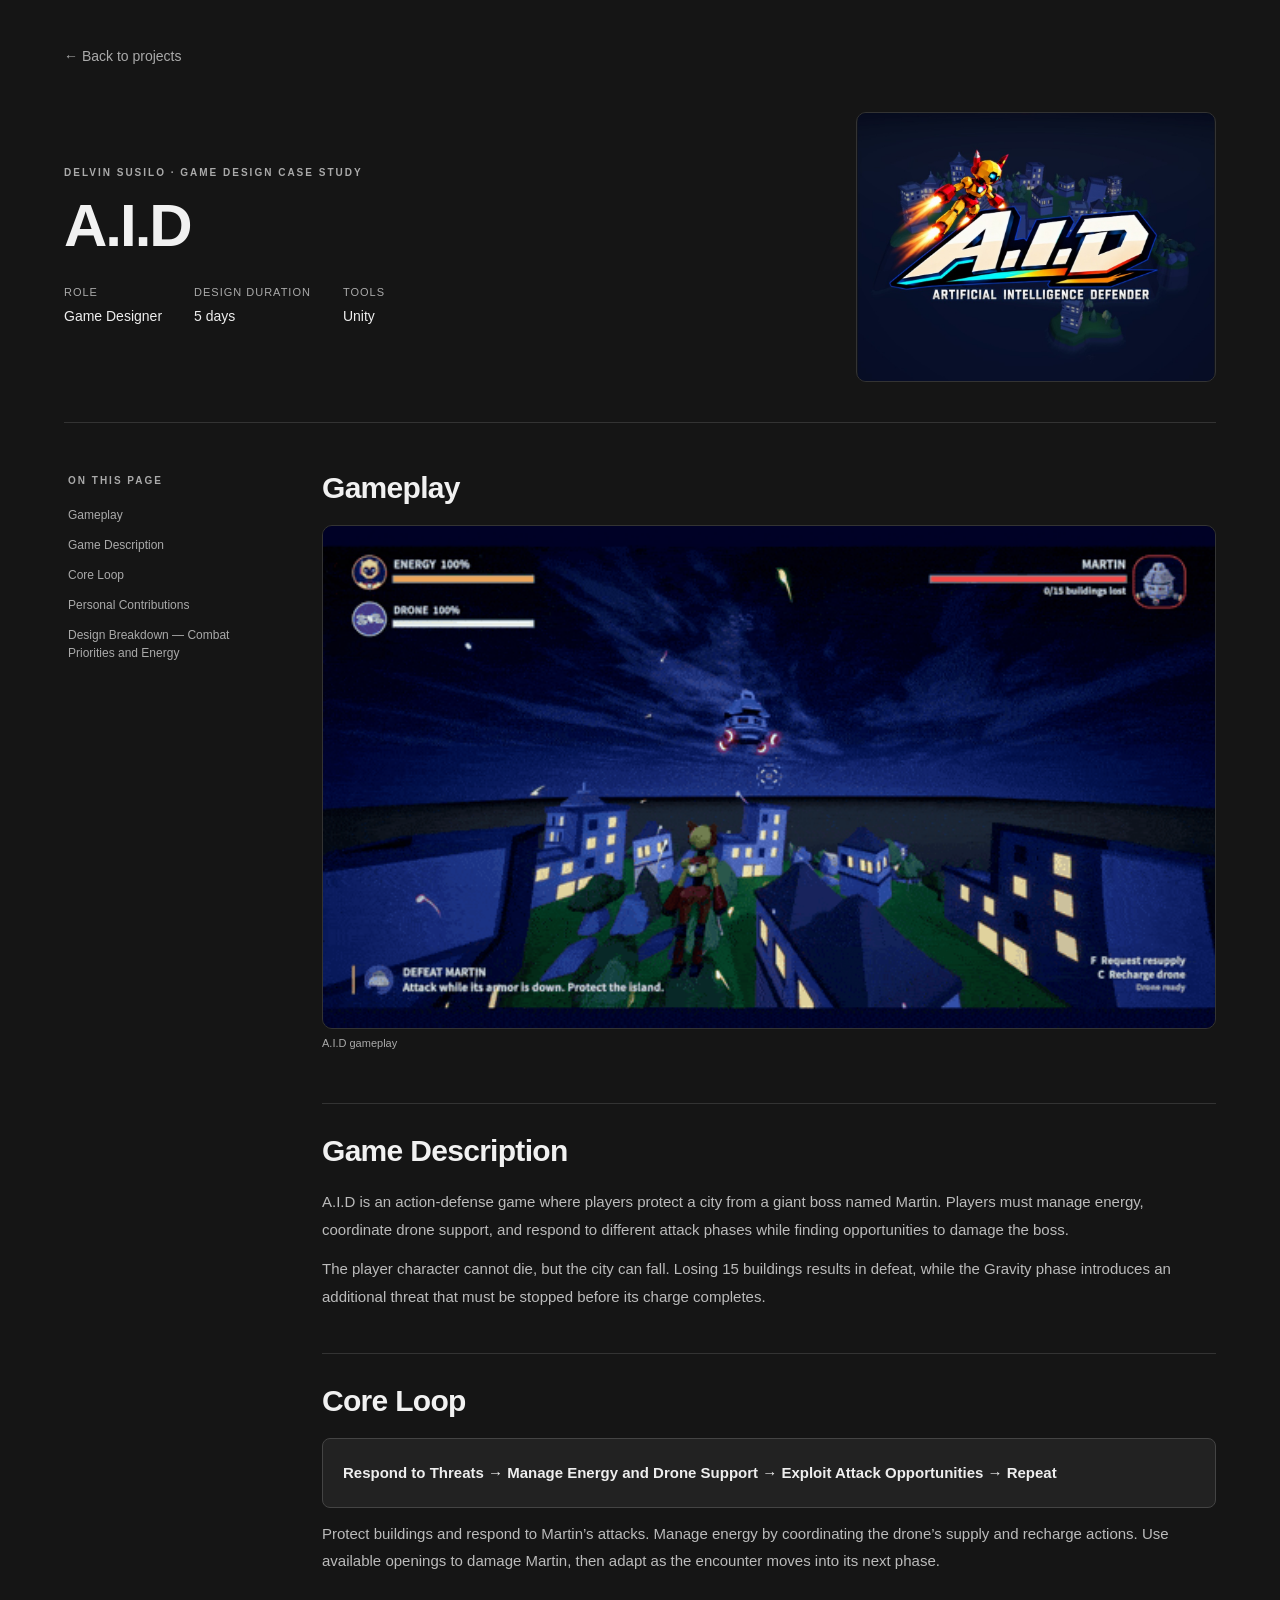
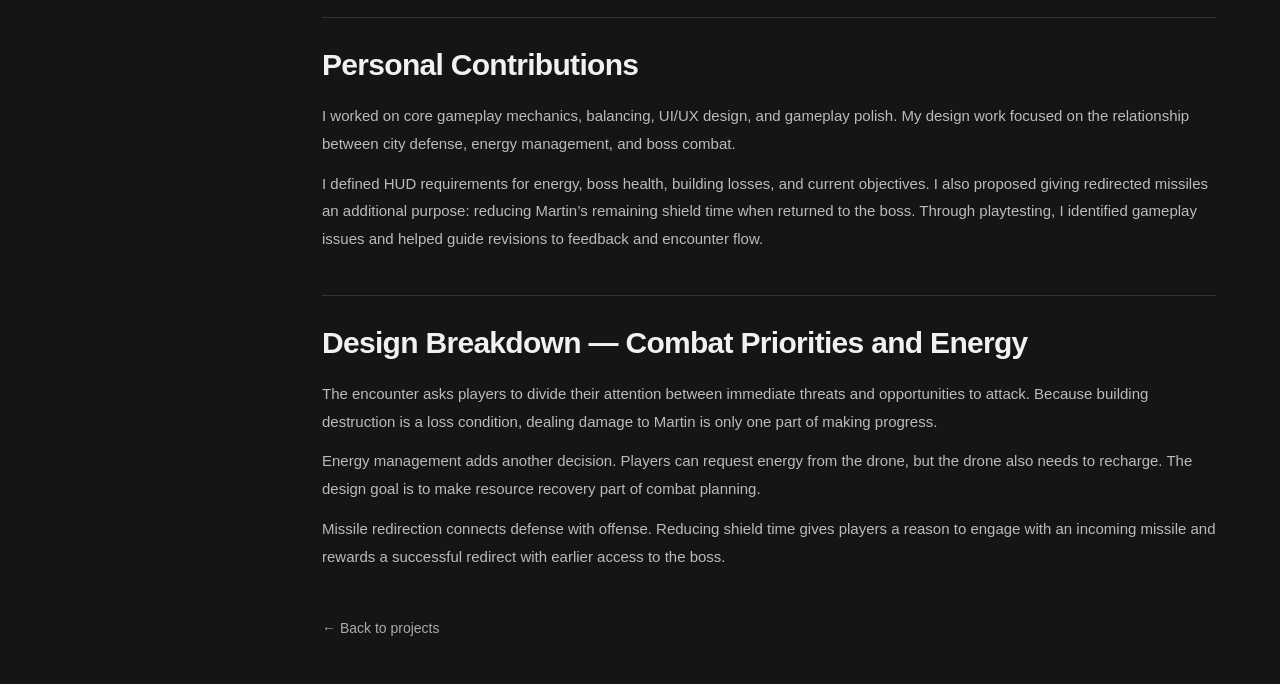
==== projects/aid.html @ ac717cd5 "Add files via upload" ====
<!doctype html>
<html lang="en">
<head>
  <meta charset="utf-8">
  <meta name="viewport" content="width=device-width, initial-scale=1">
  <meta name="description" content="A.I.D — game design case study by Delvin Susilo.">
  <title>A.I.D | Delvin Susilo</title>
  <link rel="stylesheet" href="../style.css">
</head>
<body class="project-page">
  <a class="skip-link" href="#case-content">Skip to case study</a>
  <main class="project-detail case-study" aria-labelledby="game-title">
    <a class="back-link" href="../index.html#projects">← Back to projects</a>
    <header class="detail-header">
      <div class="detail-intro">
        <p class="eyebrow">Delvin Susilo · Game Design Case Study</p>
      <h1 id="game-title">A.I.D</h1>
      <dl class="detail-meta"><div><dt>Role</dt><dd>Game Designer</dd></div><div><dt>Design Duration</dt><dd>5 days</dd></div><div><dt>Tools</dt><dd>Unity</dd></div></dl>
      </div>
      <figure class="case-preview project-cover">
        <img src="../assets/AID%20PNG.jpeg" alt="A.I.D — Artificial Intelligence Defender cover art" width="1050" height="789">
      </figure>
    </header>
    <div class="case-layout">
      <nav class="case-nav" aria-label="Case study sections">
        <p class="eyebrow">On this page</p>
        <a href="#gameplay">Gameplay</a>
        <a href="#game-description">Game Description</a>
        <a href="#core-loop">Core Loop</a>
        <a href="#personal-contributions">Personal Contributions</a>
        <a href="#design-breakdown">Design Breakdown — Combat Priorities and Energy</a>
      </nav>
      <div class="case-content" id="case-content" tabindex="-1">
        <section class="case-section" id="gameplay">
          <h2>Gameplay</h2>
          <figure class="case-preview">
            <img src="../assets/aid.gif" alt="A.I.D gameplay" loading="lazy">
            <figcaption>A.I.D gameplay</figcaption>
          </figure>
        </section>
        <section class="case-section" id="game-description">
          <h2>Game Description</h2>
          <p>A.I.D is an action-defense game where players protect a city from a giant boss named Martin. Players must manage energy, coordinate drone support, and respond to different attack phases while finding opportunities to damage the boss.</p>
          <p>The player character cannot die, but the city can fall. Losing 15 buildings results in defeat, while the Gravity phase introduces an additional threat that must be stopped before its charge completes.</p>
        </section>
        <section class="case-section" id="core-loop">
          <h2>Core Loop</h2>
          <p class="gameplay-loop"><strong>Respond to Threats → Manage Energy and Drone Support → Exploit Attack Opportunities → Repeat</strong></p>
          <p>Protect buildings and respond to Martin’s attacks. Manage energy by coordinating the drone’s supply and recharge actions. Use available openings to damage Martin, then adapt as the encounter moves into its next phase.</p>
        </section>
        <section class="case-section" id="personal-contributions">
          <h2>Personal Contributions</h2>
          <p>I worked on core gameplay mechanics, balancing, UI/UX design, and gameplay polish. My design work focused on the relationship between city defense, energy management, and boss combat.</p>
          <p>I defined HUD requirements for energy, boss health, building losses, and current objectives. I also proposed giving redirected missiles an additional purpose: reducing Martin’s remaining shield time when returned to the boss. Through playtesting, I identified gameplay issues and helped guide revisions to feedback and encounter flow.</p>
        </section>
        <section class="case-section" id="design-breakdown">
          <h2>Design Breakdown — Combat Priorities and Energy</h2>
          <p>The encounter asks players to divide their attention between immediate threats and opportunities to attack. Because building destruction is a loss condition, dealing damage to Martin is only one part of making progress.</p>
          <p>Energy management adds another decision. Players can request energy from the drone, but the drone also needs to recharge. The design goal is to make resource recovery part of combat planning.</p>
          <p>Missile redirection connects defense with offense. Reducing shield time gives players a reason to engage with an incoming missile and rewards a successful redirect with earlier access to the boss.</p>
        </section>
        <a class="back-link" href="../index.html#projects">← Back to projects</a>
      </div>
    </div>
  </main>
</body>
</html>
---- style.css ----
﻿:root {
  color-scheme: dark;
  font-family: "Segoe UI", Arial, sans-serif;
  color: #f1f1f1;
  background: #151515;
  --muted: #aaa;
  --accent: #f5f5f5;
  --line: #333;
}
* { box-sizing: border-box; }
body { margin: 0; display: grid; grid-template-columns: minmax(300px, 32%) minmax(0, 1fr); height: 100vh; height: 100dvh; overflow: hidden; }
a { color: inherit; text-decoration: none; }
a:hover { color: var(--accent); }
a:focus-visible, main:focus-visible { outline: 2px solid var(--accent); outline-offset: -2px; }
img[hidden] { display: none; }
.accent { color: var(--accent); }
.eyebrow { margin: 0; font-size: 10px; font-weight: 600; letter-spacing: 2px; text-transform: uppercase; color: var(--muted); }
.skip-link { position: fixed; top: -100px; left: 16px; z-index: 10; padding: 12px; background: var(--accent); color: #151515; }
.skip-link:focus { top: 16px; }

/* Independent desktop panels. The profile can also scroll on short screens. */
.profile { display: flex; flex-direction: column; padding: 32px clamp(24px, 3.5vw, 64px) 24px; border-right: 1px solid var(--line); background: #1c1c1c; overflow-y: auto; }
.profile-top { display: flex; justify-content: space-between; align-items: center; gap: 18px; }
.profile-top .eyebrow { font-size: 9px; letter-spacing: 1.3px; text-align: right; }
.profile-content { margin: auto 0; padding: 38px 0; }
.portrait { width: 128px; height: 148px; position: relative; border-radius: 64px 64px 18px 18px; background: #333; display: grid; place-items: center; margin-bottom: 30px; }
.portrait img { position: absolute; inset: 0; width: 100%; height: 100%; object-fit: cover; border-radius: inherit; }
.introduction { margin-bottom: 10px; }
h1 { font-size: clamp(44px, 4.8vw, 72px); line-height: 1.02; letter-spacing: -3px; font-weight: 650; margin: 0 0 17px; }
.surname { display: block; }
.role { color: var(--accent); font-size: 16px; font-weight: 500; margin: 0 0 12px; }
.bio { max-width: 360px; font-size: 14px; line-height: 1.8; color: var(--muted); margin: 0; }
.contact-block { border-top: 1px solid var(--line); margin-top: 20px; padding-top: 18px; }
.email { display: flex; justify-content: space-between; gap: 8px; font-size: 13px; margin: 13px 0 20px; overflow-wrap: anywhere; }
.social-links { display: flex; flex-wrap: wrap; gap: 10px; }
.social-links a { display: inline-flex; align-items: center; justify-content: center; width: 44px; height: 44px; border: 1px solid #444; border-radius: 5px; }
.social-links a:hover { background: #303030; border-color: var(--accent); }
.social-links svg { display: block; width: 22px; height: 22px; }
.profile-bottom { margin: 0; font-size: 11px; color: var(--muted); }

main { min-width: 0; overflow-y: auto; padding: 28px clamp(20px, 3vw, 48px) 20px; scrollbar-color: #555 #151515; scroll-behavior: smooth; }
.projects-header { display: flex; justify-content: space-between; align-items: flex-end; gap: 16px; max-width: 960px; margin: 0 auto 20px; }
.projects-header h2 { font-size: clamp(28px, 2.8vw, 38px); line-height: 1.15; font-weight: 550; letter-spacing: -1.8px; margin: 12px 0 0; }
.project-count { color: var(--muted); font-size: 11px; letter-spacing: 1px; white-space: nowrap; padding-bottom: 6px; }
.projects-intro { max-width: 960px; margin: 10px auto 20px; font-size: 14px; color: var(--muted); line-height: 1.6; }
.project-list { display: grid; grid-template-columns: repeat(2, minmax(0, 1fr)); gap: 16px; max-width: 960px; margin: auto; }
.project { min-width: 0; display: flex; flex-direction: column; border: 1px solid var(--line); border-radius: 12px; overflow: hidden; background: #1e1e1e; }
.preview { position: relative; aspect-ratio: var(--preview-ratio, 500 / 281); flex-shrink: 0; overflow: hidden; background: var(--preview-bg); color: var(--preview-ink); }
.project-aid { --preview-ratio: 1280 / 720; --preview-bg: #292929; --preview-ink: #eee; }
.project-carccident { --preview-bg: #303030; --preview-ink: #eee; }
.project-butt { --preview-bg: #363636; --preview-ink: #eee; }
.project-room { --preview-bg: #262626; --preview-ink: #eee; }
.preview-placeholder { height: 100%; display: flex; flex-direction: column; align-items: center; justify-content: center; gap: 8px; padding: 16px; text-align: center; background-image: linear-gradient(#ffffff05 1px, transparent 1px), linear-gradient(90deg, #ffffff05 1px, transparent 1px); background-size: 36px 36px; }
.preview-kicker { font-size: 8px; text-transform: uppercase; letter-spacing: 2px; }
.preview-name { font-size: clamp(23px, 2.6vw, 38px); font-weight: 750; letter-spacing: -1px; line-height: 1; }
.preview-note { font-size: 10px; opacity: .75; }
.preview img { position: absolute; inset: 0; width: 100%; height: 100%; object-fit: contain; background: #111; }
.project-number { position: absolute; top: 10px; left: 10px; padding: 5px 8px; border: 1px solid #ffffff30; border-radius: 4px; font-size: 10px; color: #eee; background: #1115; }
.project-copy { padding: 14px 16px; display: flex; flex-direction: column; flex: 1; }
.project-title { display: flex; align-items: center; justify-content: space-between; flex-wrap: wrap; gap: 10px; }
h3 { font-size: 19px; letter-spacing: -.6px; font-weight: 600; margin: 0; }
.genre { font-size: 10px; color: #bbb; border: 1px solid #404040; padding: 3px 7px; border-radius: 30px; }
.project-copy p { font-size: 12px; line-height: 1.5; color: var(--muted); margin: 9px 0 12px; }
.project-footer { margin-top: auto; border-top: 1px solid var(--line); padding-top: 10px; display: flex; justify-content: space-between; align-items: center; flex-wrap: wrap; gap: 12px; font-size: 11px; color: var(--muted); }
.project-meta { display: flex; flex-wrap: wrap; gap: 10px 18px; margin: 0 0 12px; font-size: 11px; }
.project-meta dt { color: var(--muted); font-size: 10px; margin-bottom: 3px; }
.project-meta dd { margin: 0; }
.contributions { border-top: 1px solid var(--line); padding: 10px 0; font-size: 12px; }
.contributions summary { cursor: pointer; line-height: 1.6; }
.contributions summary:hover { color: #fff; }
.contributions summary:focus-visible { outline: 2px solid var(--accent); outline-offset: 3px; }
.contributions p { margin-bottom: 0; }
.draft-label { display: inline-block; margin-left: 5px; font-size: 9px; color: var(--muted); }
.project-footer a { font-size: 12px; color: var(--accent); margin-left: auto; }
.project-footer a:hover { text-decoration: underline; text-underline-offset: 4px; }
.project-footer a span { margin-left: 8px; }
.page-footer { max-width: 960px; margin: 18px auto 0; display: flex; justify-content: space-between; flex-wrap: wrap; gap: 16px; font-size: 11px; color: var(--muted); }

@media (min-width: 761px) and (max-height: 740px) {
  main { padding-top: 20px; }
  .projects-header h2 { font-size: 30px; margin-top: 8px; }
  .projects-intro { margin-bottom: 14px; }
  .project-list { gap: 12px; }
  .project-list { max-width: min(960px, calc((100dvh - 360px) * 1.78)); min-width: min(100%, 480px); }
  .project-copy { padding: 12px; }
  .project-title { gap: 4px; }
  .project-footer { gap: 6px; }
}

@media (max-width: 760px) {
  body { display: block; height: auto; overflow: auto; }
  .profile { padding: 24px; border-right: 0; border-bottom: 1px solid var(--line); overflow: visible; }
  .profile-content { padding: 32px 0 26px; }
  .portrait { width: 105px; height: 120px; margin-bottom: 24px; }
  h1 { font-size: 54px; }
  .surname { display: inline; }
  .bio, .contact-block { max-width: 430px; }
  main { overflow: visible; padding: 34px 20px 24px; }
  .project-list { grid-template-columns: 1fr; }
  .preview { height: auto; }
  .preview-name { font-size: clamp(28px, 7vw, 50px); }
  .preview-placeholder { gap: 12px; }
  .project-copy { padding: 20px; }
}
@media (prefers-reduced-motion: reduce) {
  main { scroll-behavior: auto; }
}





.bio p { margin: 12px 0 0; }
.bio strong { color: #eee; font-weight: 600; }
.bio h2 { margin-top: 24px; }


.about-skills { margin-top: 24px; }
.skill-tags { display: flex; flex-wrap: wrap; gap: 8px; list-style: none; padding: 0; margin: 12px 0 0; }
.skill-tags li { border: 1px solid var(--line); border-radius: 5px; padding: 5px 9px; font-size: 12px; line-height: 1.5; color: #ddd; background: #222; }

.tool-icons { display: flex; flex-wrap: wrap; gap: 10px; list-style: none; padding: 0; margin: 12px 0 0; }
.tool-icon { position: relative; display: flex; align-items: center; justify-content: center; width: 44px; height: 44px; border: 1px solid #444; border-radius: 5px; background: #222; }
.tool-icon img { display: block; object-fit: contain; filter: grayscale(1); }
.tool-icon:hover, .tool-icon:focus-visible { border-color: var(--accent); background: #303030; }
.tool-icon:focus-visible { outline: 2px solid var(--accent); outline-offset: 3px; }
.tool-icon::after { content: attr(data-tooltip); position: absolute; bottom: calc(100% + 8px); left: 50%; transform: translateX(-50%); padding: 4px 7px; background: #f1f1f1; color: #151515; border-radius: 4px; font-size: 11px; white-space: nowrap; pointer-events: none; opacity: 0; z-index: 2; }
.tool-icon:hover::after, .tool-icon:focus-visible::after { opacity: 1; }

/* Stretch each title link over its card, keeping nested controls independent. */
.project { position: relative; isolation: isolate; }
.project-link::after { content: ""; position: absolute; inset: 0; z-index: 1; border-radius: 12px; }
.project:has(.project-link:hover), .project:focus-within { border-color: #888; }
.project-link:focus-visible { outline: none; }
.project-link:focus-visible::after { outline: 2px solid var(--accent); outline-offset: -3px; }
.project .contributions, .project-footer a { position: relative; z-index: 2; }

body.project-page { display: block; height: auto; min-height: 100vh; overflow: auto; }
.project-detail { max-width: 960px; margin: 0 auto; padding: 40px 24px; overflow: visible; }
.back-link { display: inline-block; padding: 8px 0; font-size: 14px; color: var(--muted); }
.detail-header { display: grid; grid-template-columns: minmax(0, 1.4fr) minmax(0, 1fr); align-items: center; gap: clamp(24px, 4vw, 48px); margin: 40px 0 48px; padding-bottom: 40px; border-bottom: 1px solid var(--line); }
.detail-intro { min-width: 0; }
.detail-header h1 { margin: 16px 0 28px; font-size: clamp(36px, 5vw, 60px); line-height: 1.08; letter-spacing: -2px; }
.detail-meta { display: flex; flex-wrap: wrap; gap: 20px 32px; margin: 0; }
.detail-meta dt { margin-bottom: 8px; font-size: 11px; color: var(--muted); text-transform: uppercase; letter-spacing: 1px; }
.detail-meta dd { margin: 0; font-size: 14px; line-height: 1.5; color: #eee; }
.detail-placeholder { padding: 28px; border: 1px solid var(--line); border-radius: 12px; background: #1e1e1e; color: var(--muted); }
.detail-placeholder p { margin: 0; line-height: 1.7; }

/* Case studies share the portfolio's monochrome palette. */
.project-detail.case-study { max-width: 1200px; }
.case-layout { display: grid; grid-template-columns: 210px minmax(0, 1fr); gap: 48px; align-items: start; }
.case-nav { position: sticky; top: 24px; display: flex; flex-direction: column; gap: 12px; max-height: calc(100dvh - 48px); overflow-y: auto; padding: 4px; }
.case-nav .eyebrow { margin-bottom: 8px; }
.case-nav a { font-size: 12px; line-height: 1.5; color: var(--muted); }
.case-nav a:hover { color: #fff; text-decoration: underline; text-underline-offset: 4px; }
.case-content { min-width: 0; }
.case-section { padding: 30px 0; border-top: 1px solid var(--line); scroll-margin-top: 24px; }
.case-section:first-child { padding-top: 0; border-top: 0; }
.case-section h2 { margin: 0 0 20px; font-size: clamp(23px, 3vw, 30px); letter-spacing: -.7px; font-weight: 600; }
.case-section h3 { margin: 26px 0 12px; font-size: 19px; line-height: 1.4; }
.case-section p, .case-section li { font-size: 15px; line-height: 1.85; color: #bbb; overflow-wrap: anywhere; }
.case-section p { margin: 12px 0; }
.case-section strong { color: #eee; font-weight: 600; }
.case-section ul { padding-left: 22px; }
.case-section li { padding-left: 4px; margin-bottom: 7px; }
.case-section a { text-decoration: underline; text-underline-offset: 5px; color: #eee; }
.case-preview { margin: 0 0 24px; }
.case-preview img { display: block; width: 100%; height: auto; border: 1px solid var(--line); border-radius: 10px; }
.case-preview figcaption { margin-top: 8px; color: var(--muted); font-size: 11px; }
.project-cover { width: 100%; max-width: 360px; min-width: 0; margin: 0; justify-self: end; }
.project-cover img { aspect-ratio: 4 / 3; object-fit: contain; background: #10131d; }
.case-section .case-note { padding: 12px 16px; border-left: 2px solid #777; background: #202020; font-size: 13px; }
.gameplay-loop { padding: 20px; border: 1px solid #444; border-radius: 8px; background: #222; }
@media (max-width: 900px) {
  .case-layout { grid-template-columns: 1fr; gap: 32px; }
  .case-nav { position: static; max-height: none; flex-direction: row; flex-wrap: wrap; gap: 10px 18px; }
  .case-nav .eyebrow { width: 100%; }
  .case-nav a { border-bottom: 1px solid var(--line); padding-bottom: 4px; }
  .detail-header { margin-top: 32px; }
}
@media (max-width: 640px) {
  .detail-header { grid-template-columns: minmax(0, 1fr); gap: 24px; margin-bottom: 32px; padding-bottom: 28px; }
  .project-cover { max-width: 360px; justify-self: center; }
  .detail-meta { gap: 16px 24px; }
}
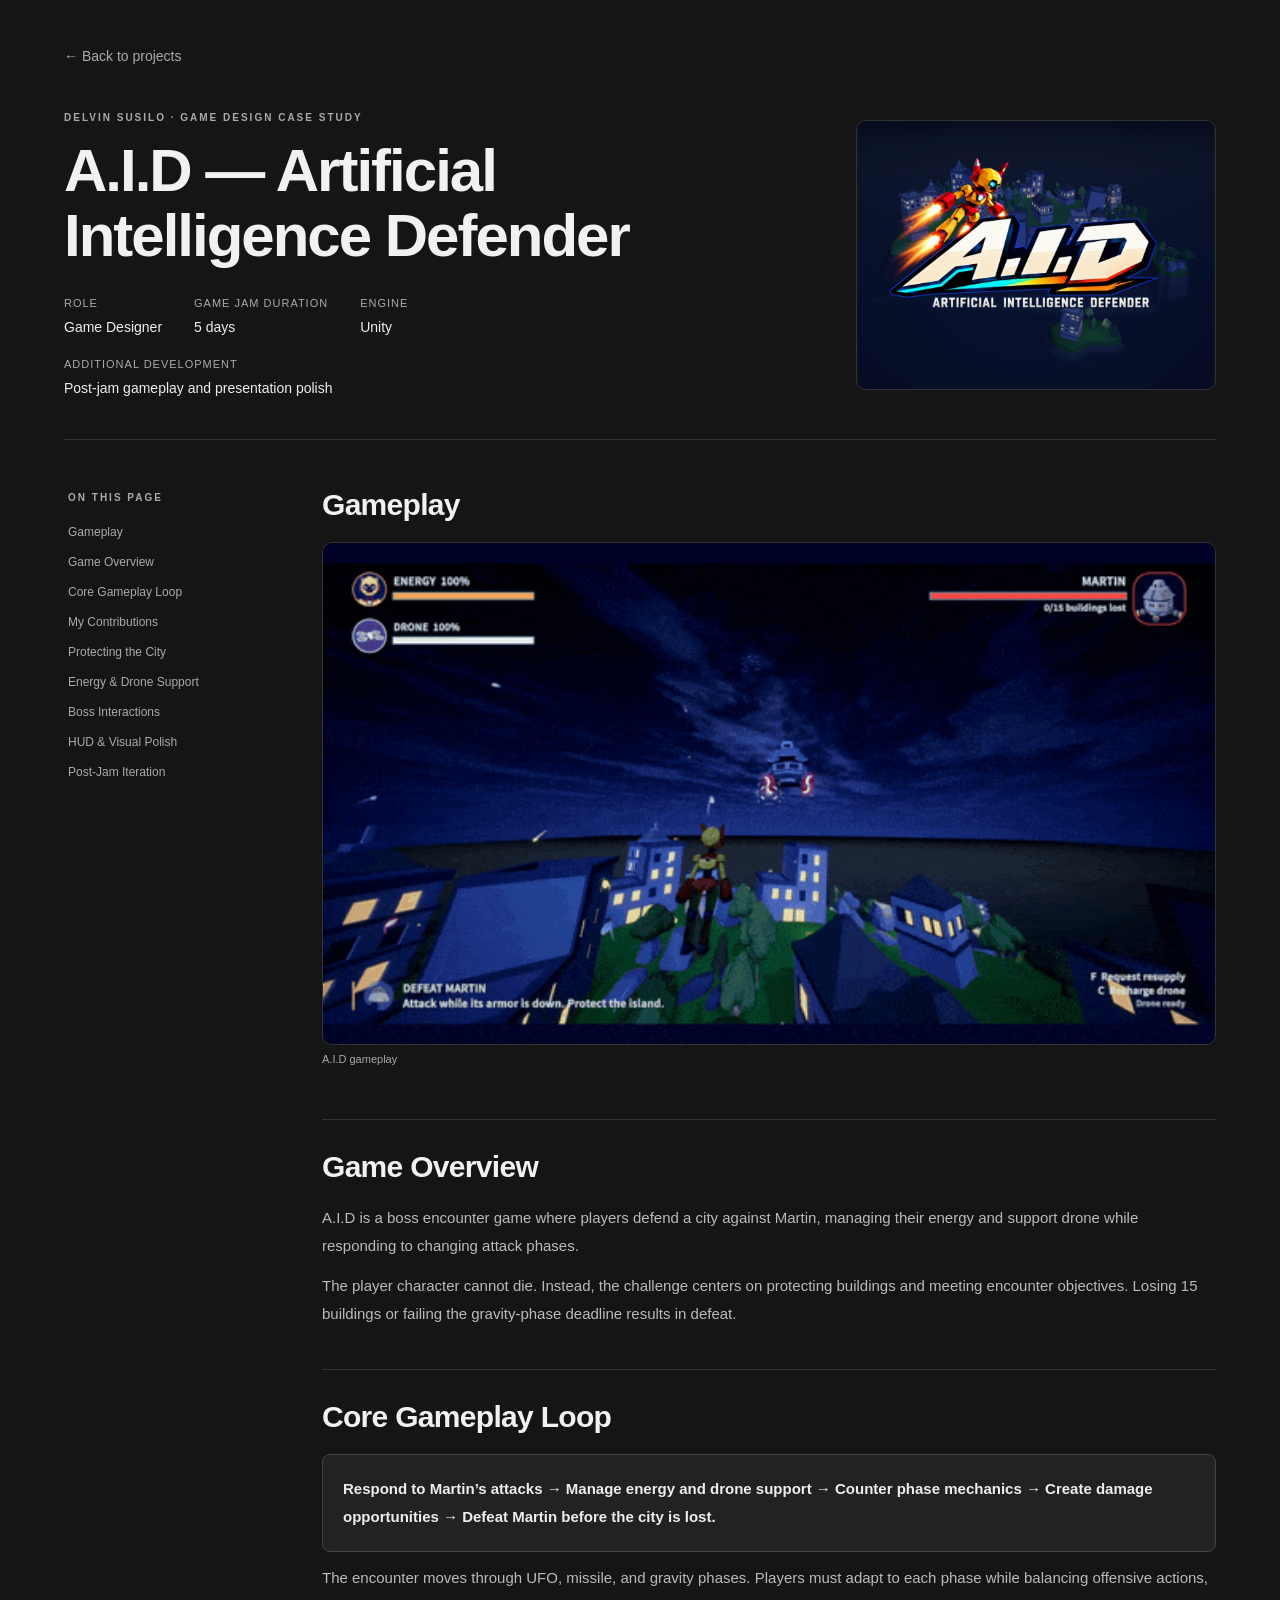
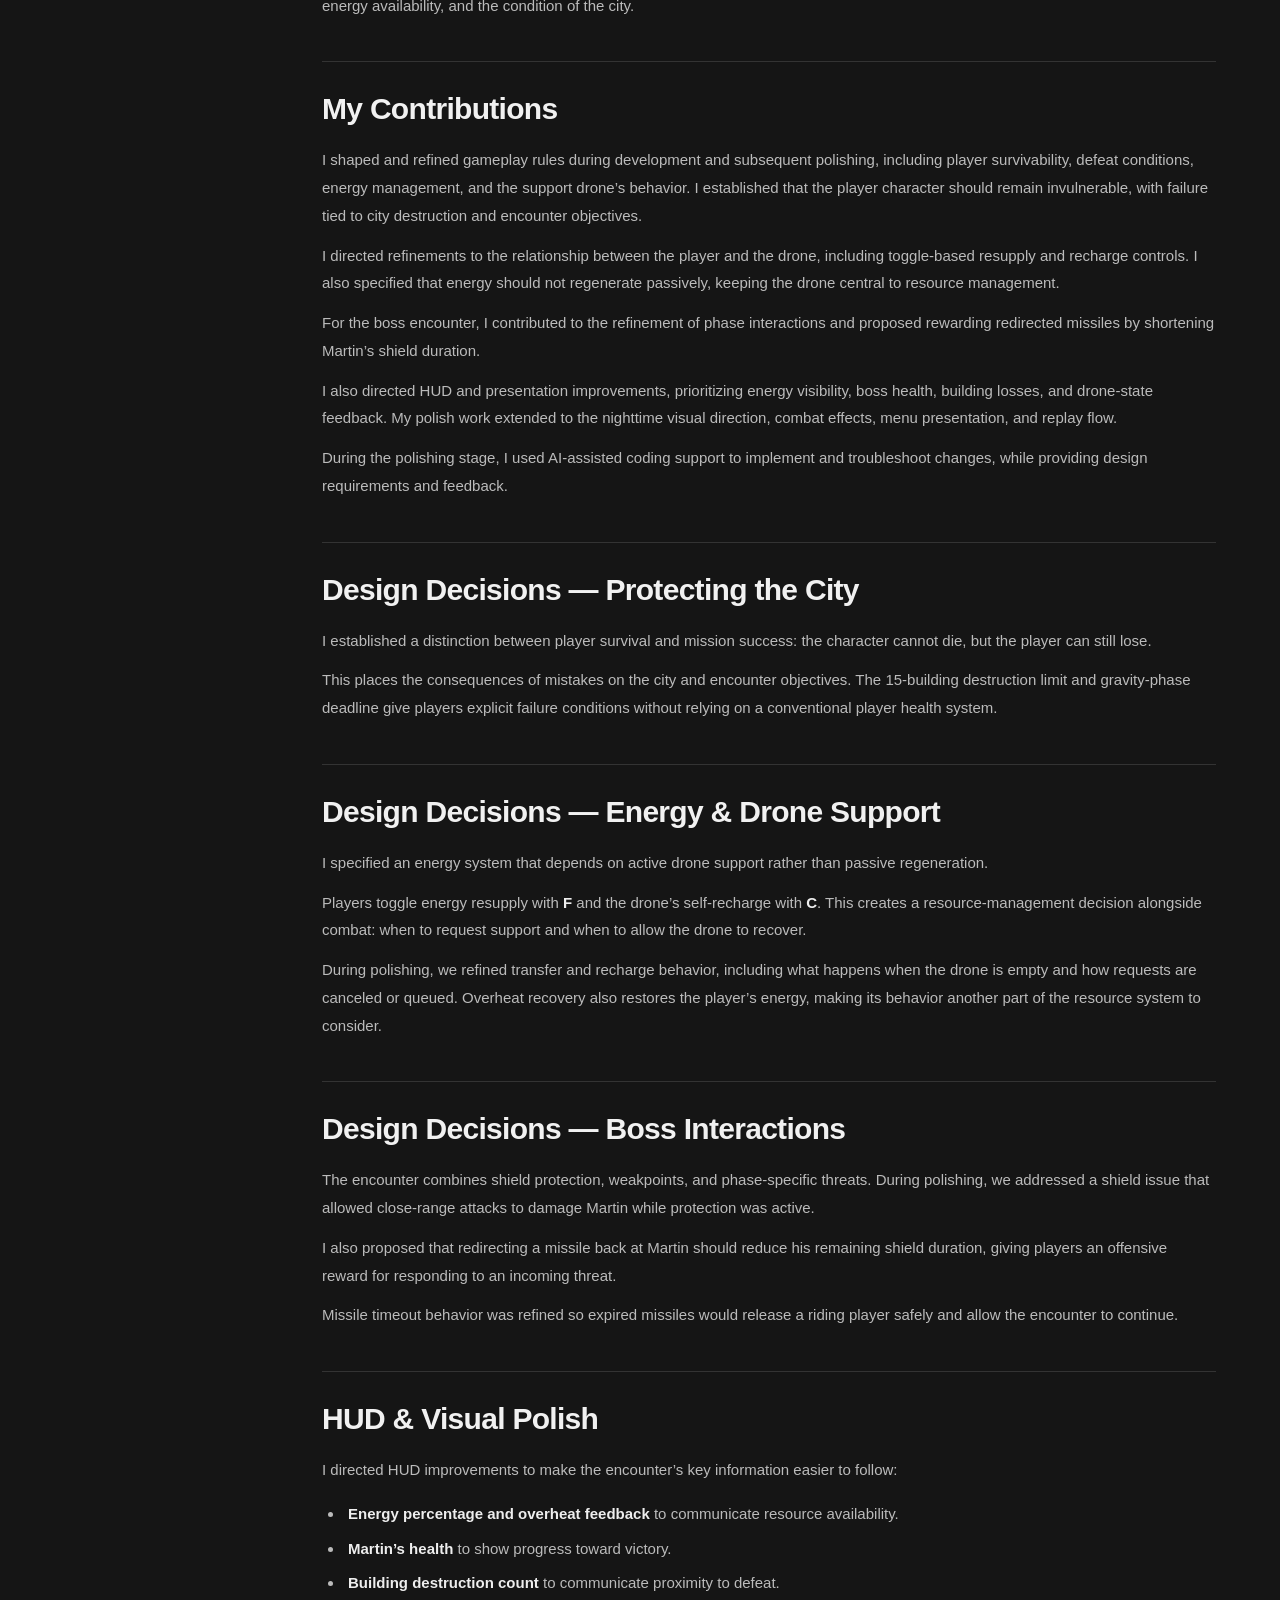
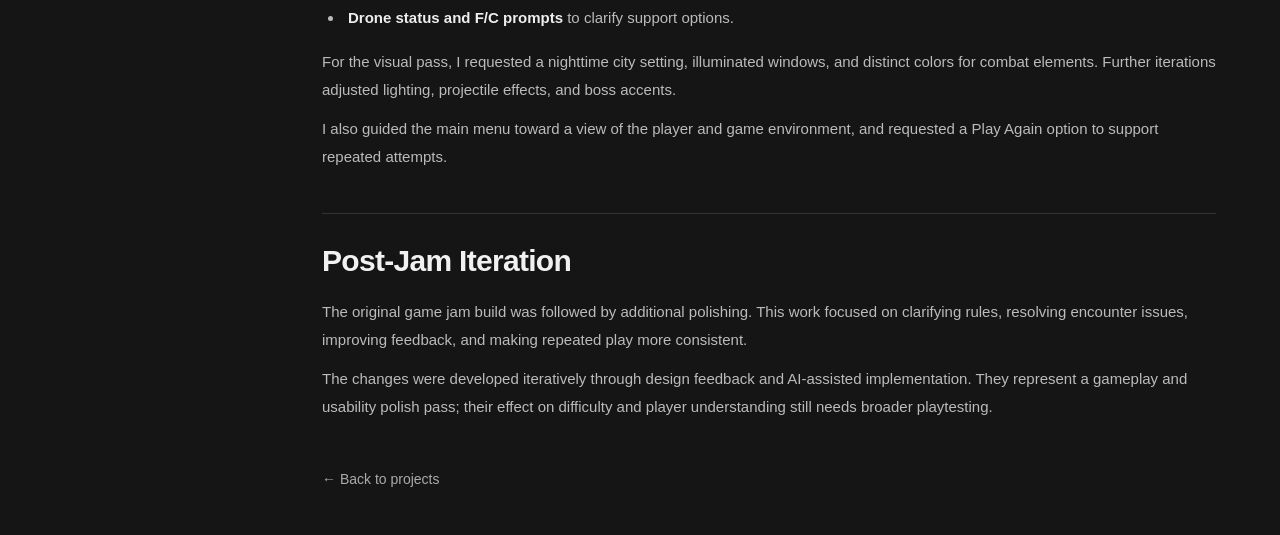
==== commit 3a783b5e: "Contributors kecuali butt pressure" ====
--- a/projects/aid.html
+++ b/projects/aid.html
@@ -14,8 +14,8 @@
     <header class="detail-header">
       <div class="detail-intro">
         <p class="eyebrow">Delvin Susilo · Game Design Case Study</p>
-      <h1 id="game-title">A.I.D</h1>
-      <dl class="detail-meta"><div><dt>Role</dt><dd>Game Designer</dd></div><div><dt>Design Duration</dt><dd>5 days</dd></div><div><dt>Tools</dt><dd>Unity</dd></div></dl>
+      <h1 id="game-title">A.I.D — Artificial Intelligence Defender</h1>
+      <dl class="detail-meta"><div><dt>Role</dt><dd>Game Designer</dd></div><div><dt>Game Jam Duration</dt><dd>5 days</dd></div><div><dt>Engine</dt><dd>Unity</dd></div><div><dt>Additional Development</dt><dd>Post-jam gameplay and presentation polish</dd></div></dl>
       </div>
       <figure class="case-preview project-cover">
         <img src="../assets/AID%20PNG.jpeg" alt="A.I.D — Artificial Intelligence Defender cover art" width="1050" height="789">
@@ -25,10 +25,14 @@
       <nav class="case-nav" aria-label="Case study sections">
         <p class="eyebrow">On this page</p>
         <a href="#gameplay">Gameplay</a>
-        <a href="#game-description">Game Description</a>
-        <a href="#core-loop">Core Loop</a>
-        <a href="#personal-contributions">Personal Contributions</a>
-        <a href="#design-breakdown">Design Breakdown — Combat Priorities and Energy</a>
+        <a href="#game-description">Game Overview</a>
+        <a href="#core-loop">Core Gameplay Loop</a>
+        <a href="#personal-contributions">My Contributions</a>
+        <a href="#design-breakdown">Protecting the City</a>
+        <a href="#energy-drone">Energy &amp; Drone Support</a>
+        <a href="#boss-interactions">Boss Interactions</a>
+        <a href="#hud-visual-polish">HUD &amp; Visual Polish</a>
+        <a href="#post-jam">Post-Jam Iteration</a>
       </nav>
       <div class="case-content" id="case-content" tabindex="-1">
         <section class="case-section" id="gameplay">
@@ -39,25 +43,56 @@
           </figure>
         </section>
         <section class="case-section" id="game-description">
-          <h2>Game Description</h2>
-          <p>A.I.D is an action-defense game where players protect a city from a giant boss named Martin. Players must manage energy, coordinate drone support, and respond to different attack phases while finding opportunities to damage the boss.</p>
-          <p>The player character cannot die, but the city can fall. Losing 15 buildings results in defeat, while the Gravity phase introduces an additional threat that must be stopped before its charge completes.</p>
+          <h2>Game Overview</h2>
+          <p>A.I.D is a boss encounter game where players defend a city against Martin, managing their energy and support drone while responding to changing attack phases.</p>
+          <p>The player character cannot die. Instead, the challenge centers on protecting buildings and meeting encounter objectives. Losing 15 buildings or failing the gravity-phase deadline results in defeat.</p>
         </section>
         <section class="case-section" id="core-loop">
-          <h2>Core Loop</h2>
-          <p class="gameplay-loop"><strong>Respond to Threats → Manage Energy and Drone Support → Exploit Attack Opportunities → Repeat</strong></p>
-          <p>Protect buildings and respond to Martin’s attacks. Manage energy by coordinating the drone’s supply and recharge actions. Use available openings to damage Martin, then adapt as the encounter moves into its next phase.</p>
+          <h2>Core Gameplay Loop</h2>
+          <p class="gameplay-loop"><strong>Respond to Martin’s attacks → Manage energy and drone support → Counter phase mechanics → Create damage opportunities → Defeat Martin before the city is lost.</strong></p>
+          <p>The encounter moves through UFO, missile, and gravity phases. Players must adapt to each phase while balancing offensive actions, energy availability, and the condition of the city.</p>
         </section>
         <section class="case-section" id="personal-contributions">
-          <h2>Personal Contributions</h2>
-          <p>I worked on core gameplay mechanics, balancing, UI/UX design, and gameplay polish. My design work focused on the relationship between city defense, energy management, and boss combat.</p>
-          <p>I defined HUD requirements for energy, boss health, building losses, and current objectives. I also proposed giving redirected missiles an additional purpose: reducing Martin’s remaining shield time when returned to the boss. Through playtesting, I identified gameplay issues and helped guide revisions to feedback and encounter flow.</p>
+          <h2>My Contributions</h2>
+          <p>I shaped and refined gameplay rules during development and subsequent polishing, including player survivability, defeat conditions, energy management, and the support drone’s behavior. I established that the player character should remain invulnerable, with failure tied to city destruction and encounter objectives.</p>
+          <p>I directed refinements to the relationship between the player and the drone, including toggle-based resupply and recharge controls. I also specified that energy should not regenerate passively, keeping the drone central to resource management.</p>
+          <p>For the boss encounter, I contributed to the refinement of phase interactions and proposed rewarding redirected missiles by shortening Martin’s shield duration.</p>
+          <p>I also directed HUD and presentation improvements, prioritizing energy visibility, boss health, building losses, and drone-state feedback. My polish work extended to the nighttime visual direction, combat effects, menu presentation, and replay flow.</p>
+          <p>During the polishing stage, I used AI-assisted coding support to implement and troubleshoot changes, while providing design requirements and feedback.</p>
         </section>
         <section class="case-section" id="design-breakdown">
-          <h2>Design Breakdown — Combat Priorities and Energy</h2>
-          <p>The encounter asks players to divide their attention between immediate threats and opportunities to attack. Because building destruction is a loss condition, dealing damage to Martin is only one part of making progress.</p>
-          <p>Energy management adds another decision. Players can request energy from the drone, but the drone also needs to recharge. The design goal is to make resource recovery part of combat planning.</p>
-          <p>Missile redirection connects defense with offense. Reducing shield time gives players a reason to engage with an incoming missile and rewards a successful redirect with earlier access to the boss.</p>
+          <h2>Design Decisions — Protecting the City</h2>
+          <p>I established a distinction between player survival and mission success: the character cannot die, but the player can still lose.</p>
+          <p>This places the consequences of mistakes on the city and encounter objectives. The 15-building destruction limit and gravity-phase deadline give players explicit failure conditions without relying on a conventional player health system.</p>
+        </section>
+        <section class="case-section" id="energy-drone">
+          <h2>Design Decisions — Energy &amp; Drone Support</h2>
+          <p>I specified an energy system that depends on active drone support rather than passive regeneration.</p>
+          <p>Players toggle energy resupply with <strong>F</strong> and the drone’s self-recharge with <strong>C</strong>. This creates a resource-management decision alongside combat: when to request support and when to allow the drone to recover.</p>
+          <p>During polishing, we refined transfer and recharge behavior, including what happens when the drone is empty and how requests are canceled or queued. Overheat recovery also restores the player’s energy, making its behavior another part of the resource system to consider.</p>
+        </section>
+        <section class="case-section" id="boss-interactions">
+          <h2>Design Decisions — Boss Interactions</h2>
+          <p>The encounter combines shield protection, weakpoints, and phase-specific threats. During polishing, we addressed a shield issue that allowed close-range attacks to damage Martin while protection was active.</p>
+          <p>I also proposed that redirecting a missile back at Martin should reduce his remaining shield duration, giving players an offensive reward for responding to an incoming threat.</p>
+          <p>Missile timeout behavior was refined so expired missiles would release a riding player safely and allow the encounter to continue.</p>
+        </section>
+        <section class="case-section" id="hud-visual-polish">
+          <h2>HUD &amp; Visual Polish</h2>
+          <p>I directed HUD improvements to make the encounter’s key information easier to follow:</p>
+          <ul>
+            <li><strong>Energy percentage and overheat feedback</strong> to communicate resource availability.</li>
+            <li><strong>Martin’s health</strong> to show progress toward victory.</li>
+            <li><strong>Building destruction count</strong> to communicate proximity to defeat.</li>
+            <li><strong>Drone status and F/C prompts</strong> to clarify support options.</li>
+          </ul>
+          <p>For the visual pass, I requested a nighttime city setting, illuminated windows, and distinct colors for combat elements. Further iterations adjusted lighting, projectile effects, and boss accents.</p>
+          <p>I also guided the main menu toward a view of the player and game environment, and requested a Play Again option to support repeated attempts.</p>
+        </section>
+        <section class="case-section" id="post-jam">
+          <h2>Post-Jam Iteration</h2>
+          <p>The original game jam build was followed by additional polishing. This work focused on clarifying rules, resolving encounter issues, improving feedback, and making repeated play more consistent.</p>
+          <p>The changes were developed iteratively through design feedback and AI-assisted implementation. They represent a gameplay and usability polish pass; their effect on difficulty and player understanding still needs broader playtesting.</p>
         </section>
         <a class="back-link" href="../index.html#projects">← Back to projects</a>
       </div>
--- a/style.css
+++ b/style.css
@@ -168,6 +168,16 @@
 .case-preview { margin: 0 0 24px; }
 .case-preview img { display: block; width: 100%; height: auto; border: 1px solid var(--line); border-radius: 10px; }
 .case-preview figcaption { margin-top: 8px; color: var(--muted); font-size: 11px; }
+.documentation-grid { display: grid; grid-template-columns: minmax(0, 1fr); gap: 24px; max-width: 720px; margin-inline: auto; }
+.design-documentation .documentation-card { display: flex; flex-direction: column; min-width: 0; overflow: hidden; border: 1px solid var(--line); border-radius: 12px; background: #24243f; text-decoration: none; transition: border-color .2s; }
+.documentation-card:hover { border-color: #888; }
+.documentation-card:focus-visible { outline: 2px solid var(--accent); outline-offset: 4px; }
+.documentation-label { display: flex; justify-content: space-between; gap: 12px; padding: 14px 16px; background: #202020; border-bottom: 1px solid var(--line); font-size: 13px; font-weight: 600; }
+.documentation-label > span { color: var(--muted); }
+.documentation-image { display: flex; align-items: flex-start; justify-content: center; padding: 20px; }
+.design-documentation img { width: auto; max-width: 100%; height: auto; border: 0; border-radius: 0; }
+.documentation-card-wide { grid-column: 1 / -1; }
+.design-documentation figcaption { max-width: 720px; margin: 16px auto 0; font-size: 13px; line-height: 1.7; }
 .project-cover { width: 100%; max-width: 360px; min-width: 0; margin: 0; justify-self: end; }
 .project-cover img { aspect-ratio: 4 / 3; object-fit: contain; background: #10131d; }
 .case-section .case-note { padding: 12px 16px; border-left: 2px solid #777; background: #202020; font-size: 13px; }
@@ -180,6 +190,8 @@
   .detail-header { margin-top: 32px; }
 }
 @media (max-width: 640px) {
+  .documentation-grid { grid-template-columns: minmax(0, 1fr); gap: 16px; }
+  .documentation-image { padding: 8px; }
   .detail-header { grid-template-columns: minmax(0, 1fr); gap: 24px; margin-bottom: 32px; padding-bottom: 28px; }
   .project-cover { max-width: 360px; justify-self: center; }
   .detail-meta { gap: 16px 24px; }
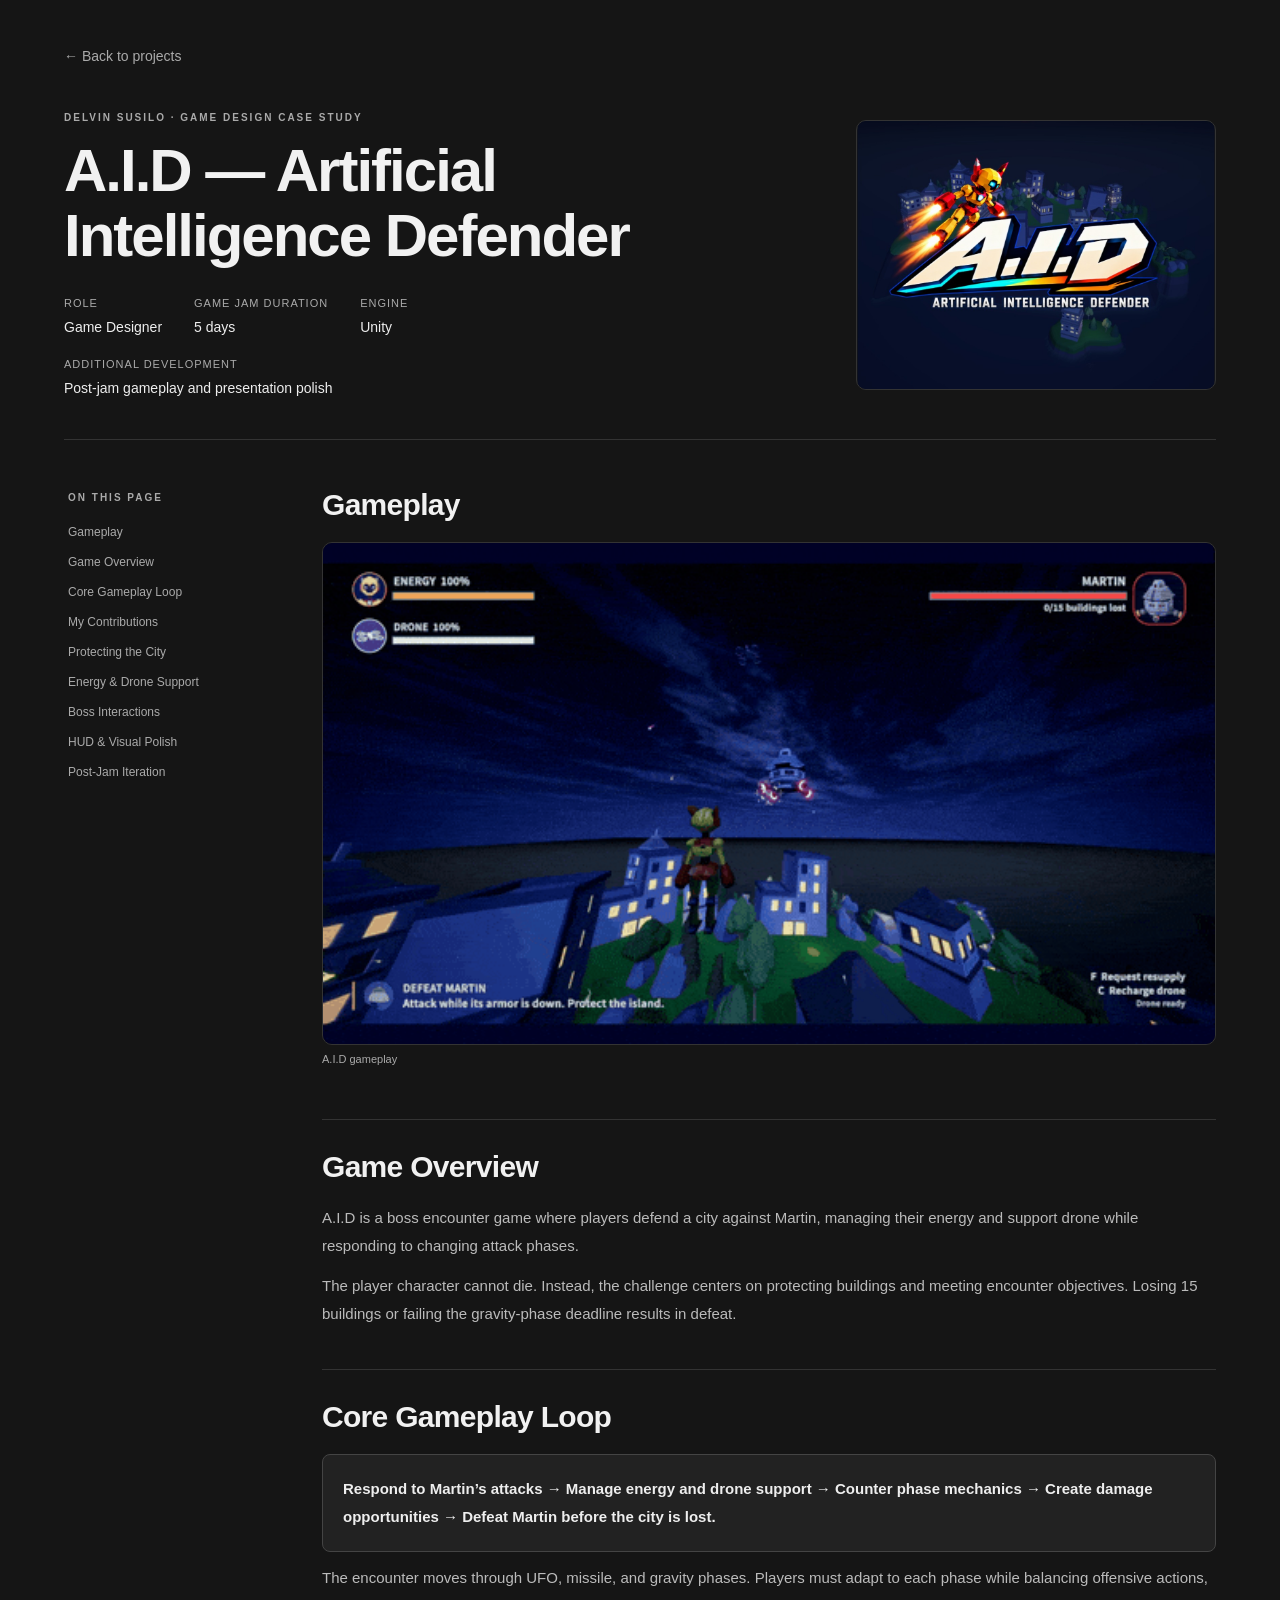
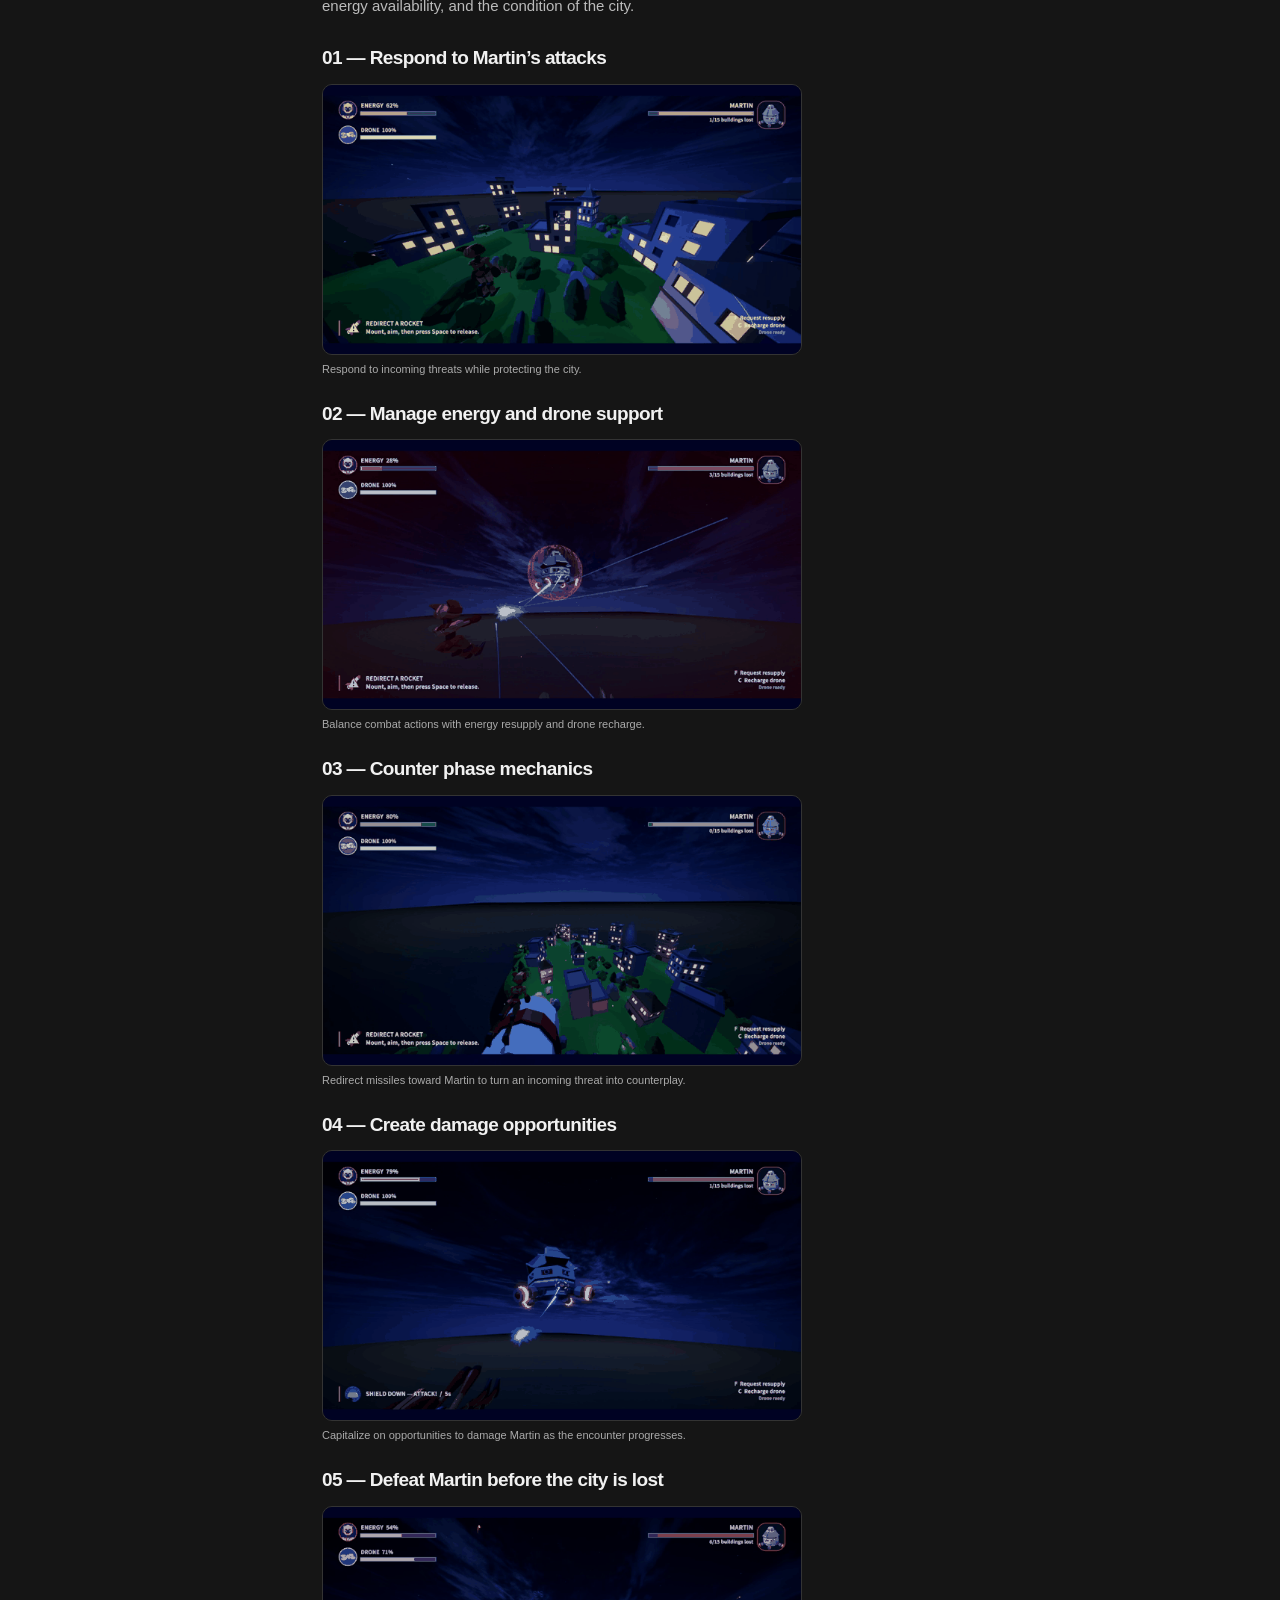
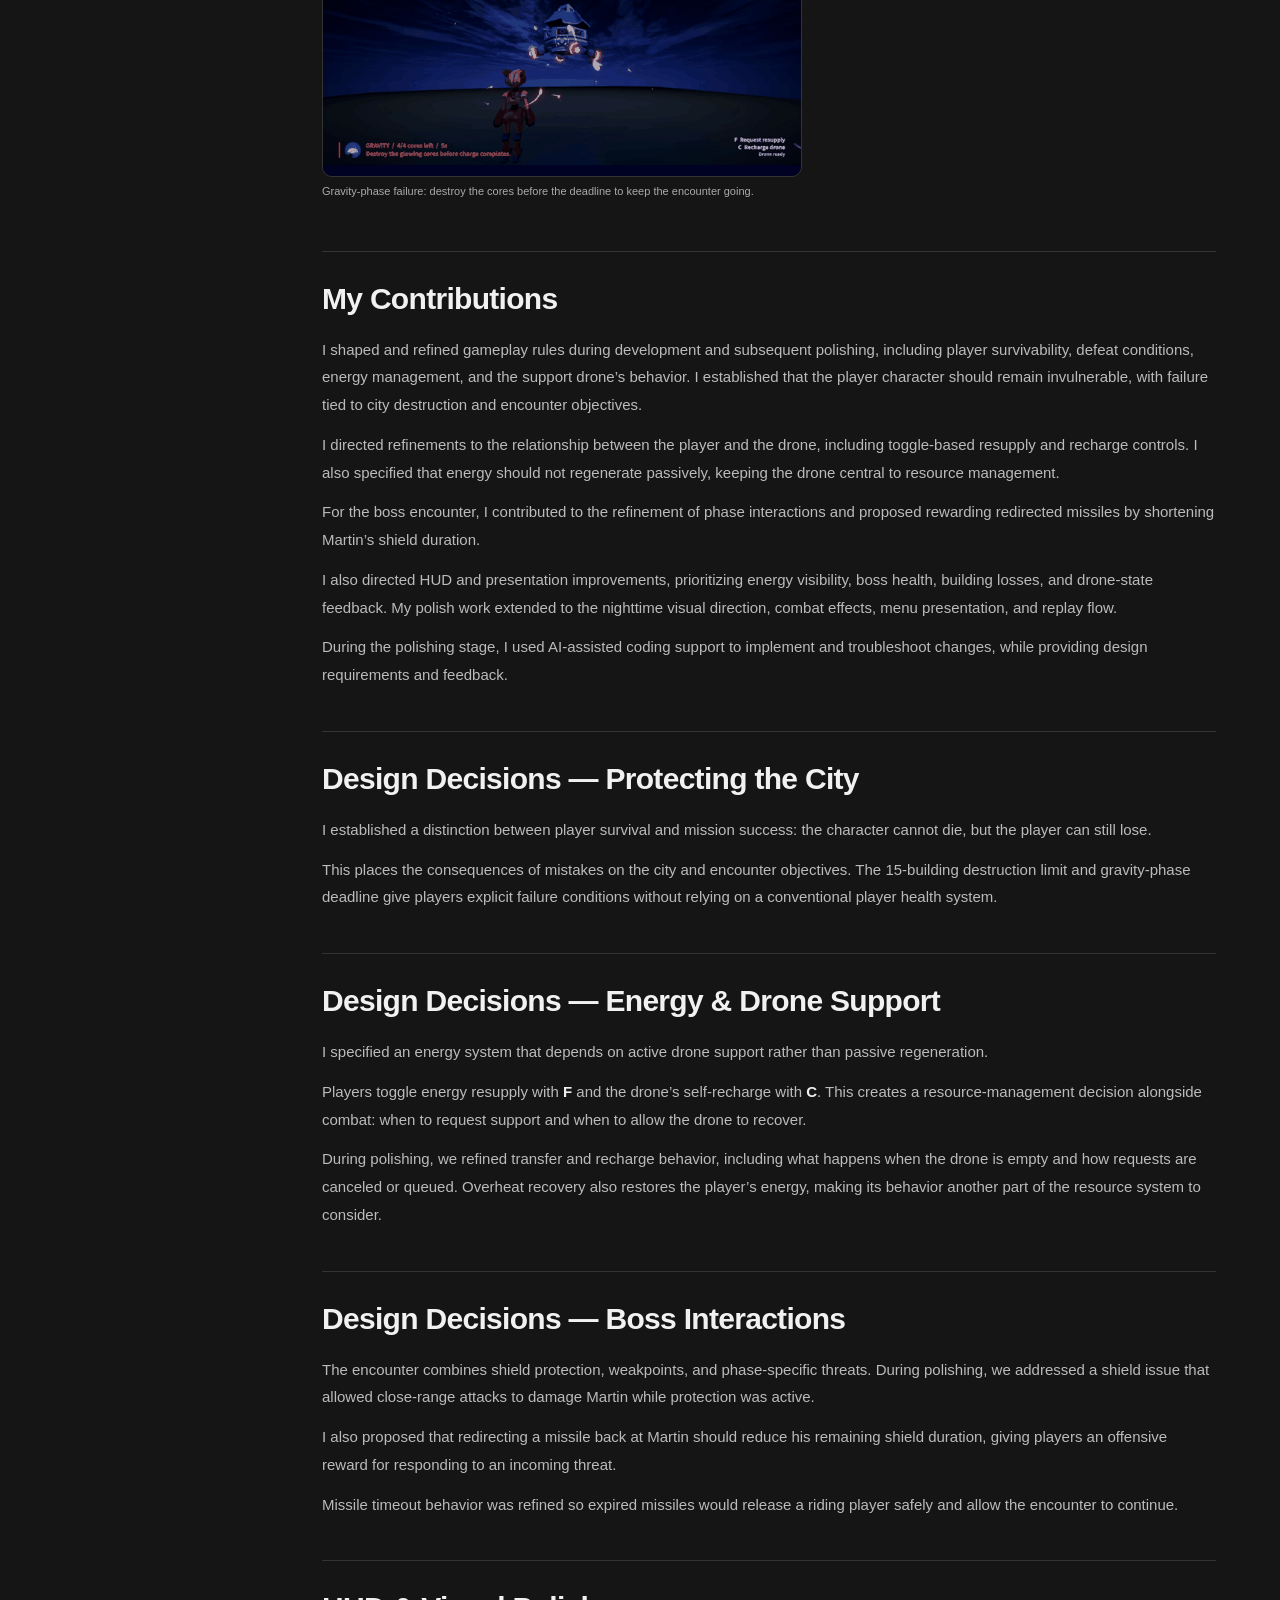
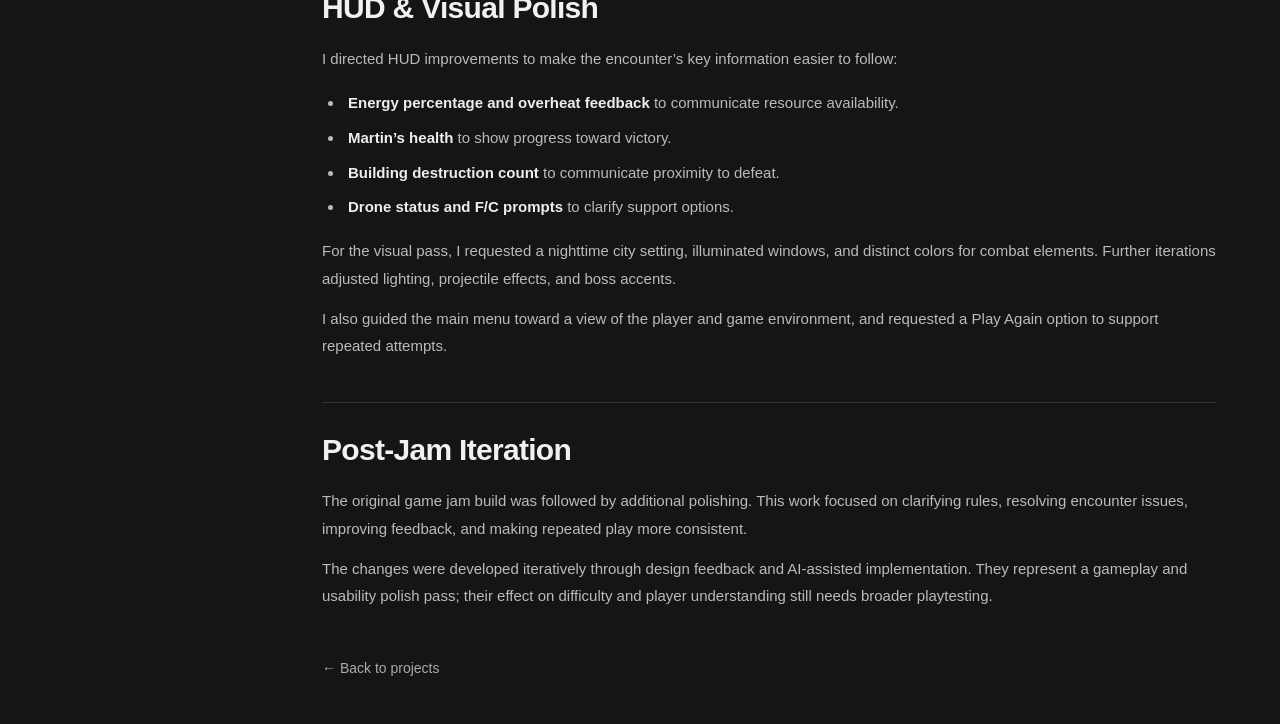
==== commit 7fb1b468: "Core Loop GIF A.I.D" ====
--- a/projects/aid.html
+++ b/projects/aid.html
@@ -51,6 +51,33 @@
           <h2>Core Gameplay Loop</h2>
           <p class="gameplay-loop"><strong>Respond to Martin’s attacks → Manage energy and drone support → Counter phase mechanics → Create damage opportunities → Defeat Martin before the city is lost.</strong></p>
           <p>The encounter moves through UFO, missile, and gravity phases. Players must adapt to each phase while balancing offensive actions, energy availability, and the condition of the city.</p>
+          <div class="core-loop-steps">
+            <h3>01 — Respond to Martin’s attacks</h3>
+            <figure class="case-preview">
+              <img src="../assets/aid-core-loop/01-respond-to-attacks.gif" alt="Player responding to Martin’s incoming attacks above the city" width="640" height="360" loading="lazy">
+              <figcaption>Respond to incoming threats while protecting the city.</figcaption>
+            </figure>
+            <h3>02 — Manage energy and drone support</h3>
+            <figure class="case-preview">
+              <img src="../assets/aid-core-loop/02-energy-and-drone.gif" alt="Support drone transferring energy to the player during combat" width="640" height="360" loading="lazy">
+              <figcaption>Balance combat actions with energy resupply and drone recharge.</figcaption>
+            </figure>
+            <h3>03 — Counter phase mechanics</h3>
+            <figure class="case-preview">
+              <img src="../assets/aid-core-loop/03-redirect-missile.gif" alt="Player riding and redirecting a missile toward Martin" width="640" height="360" loading="lazy">
+              <figcaption>Redirect missiles toward Martin to turn an incoming threat into counterplay.</figcaption>
+            </figure>
+            <h3>04 — Create damage opportunities</h3>
+            <figure class="case-preview">
+              <img src="../assets/aid-core-loop/04-damage-opportunity.gif" alt="Player engaging Martin at close range to create a damage opportunity" width="640" height="360" loading="lazy">
+              <figcaption>Capitalize on opportunities to damage Martin as the encounter progresses.</figcaption>
+            </figure>
+            <h3>05 — Defeat Martin before the city is lost</h3>
+            <figure class="case-preview">
+              <img src="../assets/aid-core-loop/05-gravity-failure-optional.gif" alt="Gravity-phase countdown illustrating the encounter’s failure condition" width="640" height="360" loading="lazy">
+              <figcaption>Gravity-phase failure: destroy the cores before the deadline to keep the encounter going.</figcaption>
+            </figure>
+          </div>
         </section>
         <section class="case-section" id="personal-contributions">
           <h2>My Contributions</h2>
--- a/style.css
+++ b/style.css
@@ -182,6 +182,7 @@
 .project-cover img { aspect-ratio: 4 / 3; object-fit: contain; background: #10131d; }
 .case-section .case-note { padding: 12px 16px; border-left: 2px solid #777; background: #202020; font-size: 13px; }
 .gameplay-loop { padding: 20px; border: 1px solid #444; border-radius: 8px; background: #222; }
+.core-loop-steps .case-preview { max-width: 480px; }
 @media (max-width: 900px) {
   .case-layout { grid-template-columns: 1fr; gap: 32px; }
   .case-nav { position: static; max-height: none; flex-direction: row; flex-wrap: wrap; gap: 10px 18px; }
